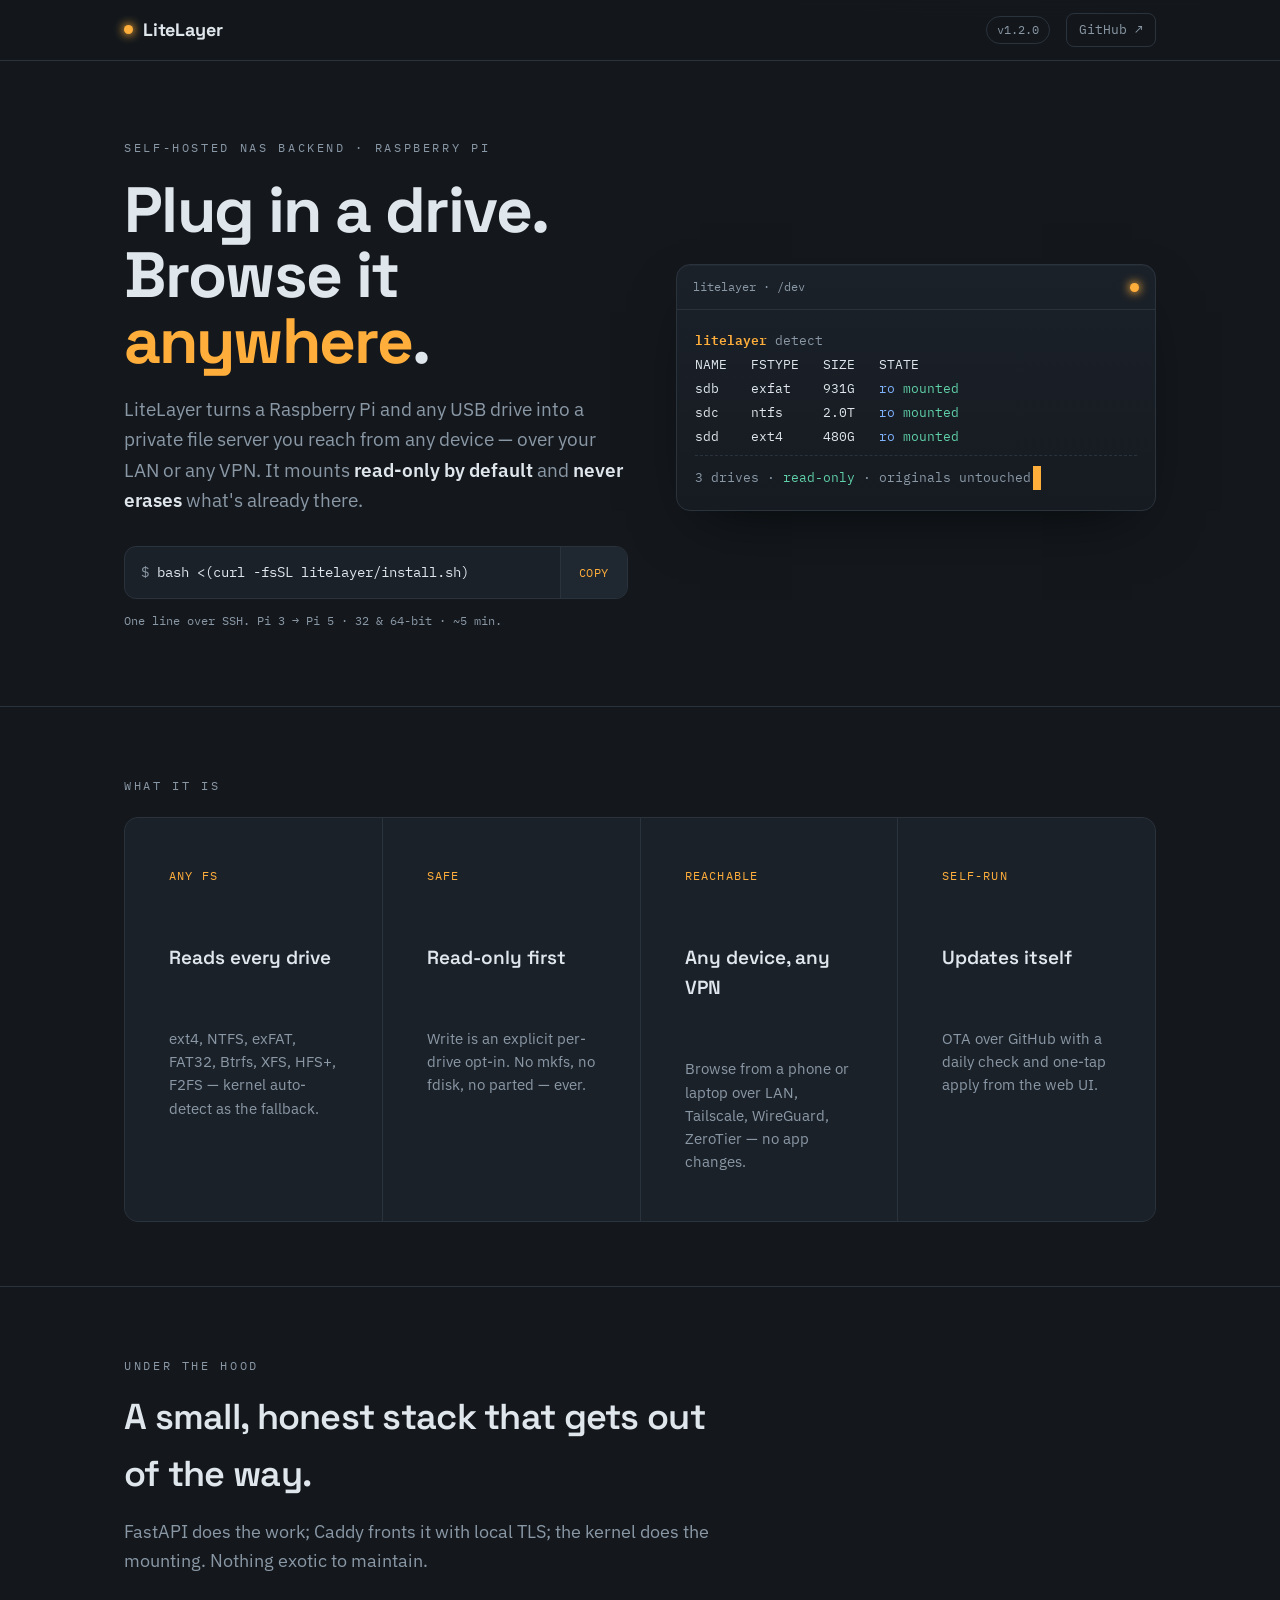
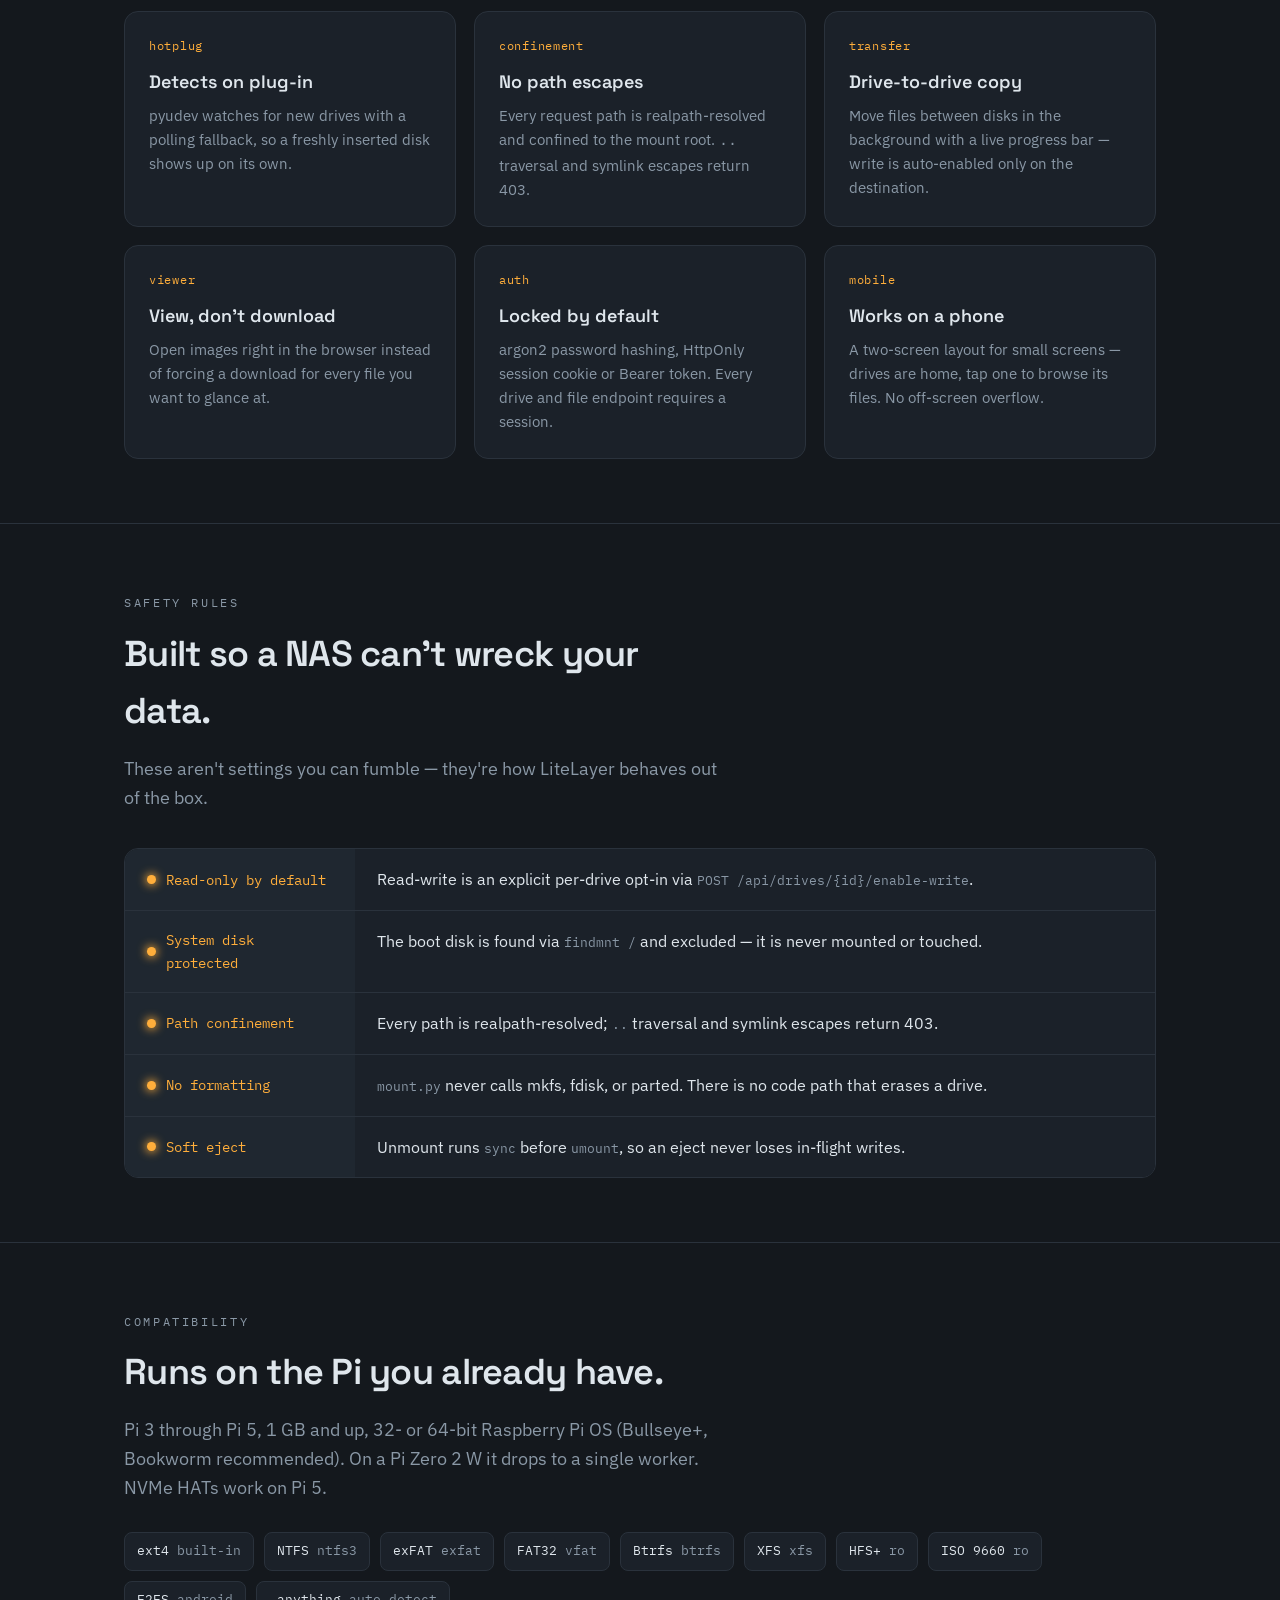
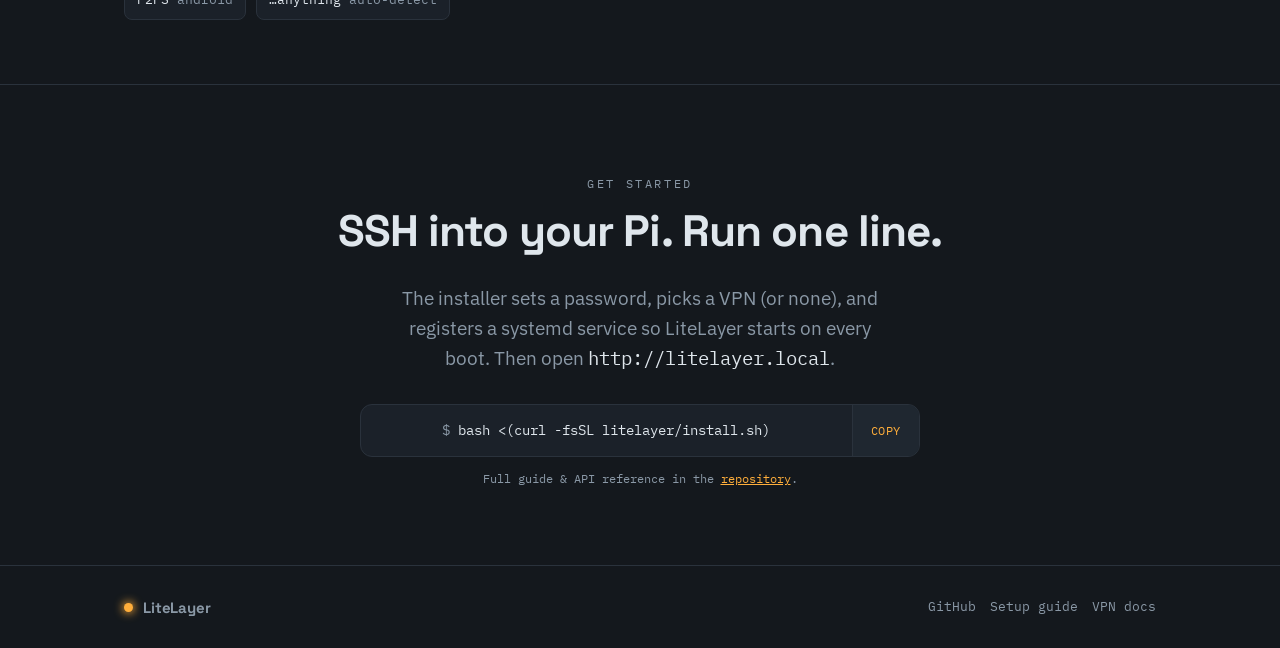
==== site/index.html @ dc21b6e4 "Add GitHub Pages marketing site + Pages deploy workflow" ====
<!doctype html>
<html lang="en">
<head>
<meta charset="utf-8">
<meta name="viewport" content="width=device-width, initial-scale=1">
<title>LiteLayer — plug in a drive, browse it anywhere</title>
<meta name="description" content="Self-hosted NAS backend for Raspberry Pi. Plug in any drive with any filesystem and browse it from any device over LAN or VPN. Read-only by default — it never erases.">
<meta property="og:title" content="LiteLayer">
<meta property="og:description" content="Plug in a drive. Browse it anywhere. A read-only-by-default NAS backend for Raspberry Pi.">
<meta property="og:type" content="website">
<link rel="preconnect" href="https://fonts.googleapis.com">
<link rel="preconnect" href="https://fonts.gstatic.com" crossorigin>
<link href="https://fonts.googleapis.com/css2?family=Space+Grotesk:wght@500;600;700&family=IBM+Plex+Sans:wght@400;500;600&family=IBM+Plex+Mono:wght@400;500;600&display=swap" rel="stylesheet">
<style>
  :root{
    --enclosure:#14181d;   /* deep hardware slate */
    --panel:#1b2129;       /* raised panel */
    --panel-2:#1f2730;
    --etch:#2a323c;        /* brushed-metal seam / hairline */
    --label:#8a98a6;       /* muted steel */
    --text:#dfe6ec;        /* light steel */
    --led:#ffae3b;         /* drive activity LED amber — the one accent */
    --led-dim:#7a5a26;
    --ok:#5fd0a8;          /* literal status: read-only / mounted */
    --ro:#7fb2ff;          /* literal status: ro flag */
    --display:"Space Grotesk",system-ui,sans-serif;
    --body:"IBM Plex Sans",system-ui,sans-serif;
    --mono:"IBM Plex Mono",ui-monospace,monospace;
    --maxw:1080px;
  }
  *{box-sizing:border-box}
  html{scroll-behavior:smooth}
  body{
    margin:0;background:var(--enclosure);color:var(--text);
    font-family:var(--body);font-size:17px;line-height:1.6;
    -webkit-font-smoothing:antialiased;
    background-image:
      radial-gradient(1200px 600px at 78% -8%, rgba(255,174,59,.08), transparent 60%),
      linear-gradient(var(--enclosure),var(--enclosure));
  }
  a{color:inherit}
  .wrap{max-width:var(--maxw);margin:0 auto;padding:0 24px}
  .mono{font-family:var(--mono)}
  .eyebrow{
    font-family:var(--mono);font-size:12px;letter-spacing:.22em;
    text-transform:uppercase;color:var(--label);
  }

  /* ---- topbar ---- */
  header.bar{
    position:sticky;top:0;z-index:50;
    background:rgba(20,24,29,.82);backdrop-filter:blur(10px);
    border-bottom:1px solid var(--etch);
  }
  .bar-in{display:flex;align-items:center;gap:16px;height:60px}
  .mark{display:flex;align-items:center;gap:10px;font-family:var(--display);
    font-weight:700;font-size:18px;letter-spacing:-.01em}
  .led{
    width:9px;height:9px;border-radius:50%;background:var(--led);
    box-shadow:0 0 10px 1px var(--led);
    animation:blink 2.4s steps(1,end) infinite;
  }
  @keyframes blink{0%,72%,100%{opacity:1}74%,86%{opacity:.18}}
  .bar .spacer{flex:1}
  .ver{font-family:var(--mono);font-size:12px;color:var(--label);
    border:1px solid var(--etch);border-radius:999px;padding:3px 10px}
  .bar a.gh{font-family:var(--mono);font-size:13px;color:var(--label);
    text-decoration:none;padding:6px 12px;border:1px solid var(--etch);
    border-radius:8px;transition:.15s}
  .bar a.gh:hover{color:var(--text);border-color:var(--led);}

  /* ---- hero ---- */
  .hero{padding:72px 0 64px}
  .hero-grid{display:grid;grid-template-columns:1.05fr 1fr;gap:48px;align-items:center}
  h1{
    font-family:var(--display);font-weight:700;
    font-size:clamp(38px,6vw,64px);line-height:1.02;
    letter-spacing:-.025em;margin:18px 0 0;
  }
  h1 .amber{color:var(--led)}
  .lede{font-size:19px;color:var(--label);max-width:46ch;margin:20px 0 0}
  .lede strong{color:var(--text);font-weight:600}

  /* copyable install command */
  .cmd{
    margin-top:30px;display:flex;align-items:stretch;
    border:1px solid var(--etch);border-radius:12px;overflow:hidden;
    background:var(--panel);max-width:560px;
  }
  .cmd code{
    font-family:var(--mono);font-size:13.5px;color:var(--text);
    padding:15px 16px;overflow-x:auto;white-space:nowrap;flex:1;
  }
  .cmd code .dim{color:var(--label)}
  .cmd button{
    font-family:var(--mono);font-size:12px;letter-spacing:.05em;
    border:0;border-left:1px solid var(--etch);background:var(--panel-2);
    color:var(--led);padding:0 18px;cursor:pointer;transition:.15s;white-space:nowrap;
  }
  .cmd button:hover{background:var(--led);color:#1a1305}
  .cmd-note{font-family:var(--mono);font-size:12px;color:var(--label);margin-top:12px}

  /* ---- signature: device readout panel ---- */
  .readout{
    background:linear-gradient(180deg,var(--panel),#161b21);
    border:1px solid var(--etch);border-radius:14px;
    box-shadow:0 24px 60px -24px rgba(0,0,0,.7), inset 0 1px 0 rgba(255,255,255,.03);
    overflow:hidden;
  }
  .readout-top{
    display:flex;align-items:center;gap:10px;
    padding:12px 16px;border-bottom:1px solid var(--etch);
    font-family:var(--mono);font-size:12px;color:var(--label);
  }
  .readout-top .led{margin-left:auto}
  .screen{font-family:var(--mono);font-size:13px;padding:18px 18px 20px;line-height:1.85}
  .screen .prompt{color:var(--label)}
  .screen .prompt b{color:var(--led);font-weight:600}
  .screen .head{color:var(--label);opacity:.7}
  .screen .row{color:var(--text);white-space:pre}
  .screen .row .ro{color:var(--ro)}
  .screen .row .mnt{color:var(--ok)}
  .screen .line{opacity:0;animation:reveal .35s ease forwards}
  .screen .foot{color:var(--label);margin-top:6px;border-top:1px dashed var(--etch);padding-top:10px}
  .screen .foot .ok{color:var(--ok)}
  .caret{display:inline-block;width:8px;background:var(--led);
    margin-left:2px;animation:blink 1s steps(1,end) infinite}
  @keyframes reveal{from{opacity:0;transform:translateY(4px)}to{opacity:1;transform:none}}

  /* ---- generic section ---- */
  section{padding:64px 0;border-top:1px solid var(--etch)}
  .sec-head{max-width:60ch}
  .sec-head h2{font-family:var(--display);font-weight:600;
    font-size:clamp(26px,3.4vw,36px);letter-spacing:-.02em;margin:10px 0 0}
  .sec-head p{color:var(--label);margin:14px 0 0;font-size:18px}

  /* truths strip */
  .truths{display:grid;grid-template-columns:repeat(4,1fr);gap:1px;
    background:var(--etch);border:1px solid var(--etch);border-radius:14px;
    overflow:hidden;margin-top:8px}
  .truths div{background:var(--panel);padding:24px 22px}
  .truths .n{font-family:var(--mono);font-size:12px;color:var(--led);letter-spacing:.1em}
  .truths .t{font-family:var(--display);font-weight:600;font-size:19px;margin-top:10px}
  .truths .d{color:var(--label);font-size:14.5px;margin-top:6px}

  /* feature grid */
  .feat{display:grid;grid-template-columns:repeat(3,1fr);gap:18px;margin-top:36px}
  .card{background:var(--panel);border:1px solid var(--etch);border-radius:14px;
    padding:24px;transition:.18s}
  .card:hover{border-color:var(--led-dim);transform:translateY(-2px)}
  .card .k{font-family:var(--mono);font-size:12px;color:var(--led);letter-spacing:.06em}
  .card h3{font-family:var(--display);font-weight:600;font-size:18px;margin:12px 0 0}
  .card p{color:var(--label);font-size:15px;margin:8px 0 0}

  /* safety table */
  .safety{margin-top:36px;border:1px solid var(--etch);border-radius:14px;overflow:hidden}
  .safety .r{display:grid;grid-template-columns:230px 1fr;gap:0;border-top:1px solid var(--etch)}
  .safety .r:first-child{border-top:0}
  .safety .r .rule{background:var(--panel-2);padding:18px 22px;font-family:var(--mono);
    font-size:14px;color:var(--led);display:flex;align-items:center;gap:10px}
  .safety .r .detail{background:var(--panel);padding:18px 22px;color:var(--text);font-size:15.5px}
  .safety .r .detail code{font-family:var(--mono);font-size:13px;color:var(--label)}

  /* fs chips */
  .chips{display:flex;flex-wrap:wrap;gap:10px;margin-top:30px}
  .chip{font-family:var(--mono);font-size:13px;color:var(--text);
    border:1px solid var(--etch);background:var(--panel);border-radius:8px;padding:8px 12px}
  .chip span{color:var(--label)}

  /* closing / footer */
  .close{text-align:center;padding:84px 0 64px}
  .close h2{font-family:var(--display);font-weight:700;
    font-size:clamp(28px,4vw,44px);letter-spacing:-.02em;margin:0}
  .close .lede{margin:16px auto 0}
  .close .cmd{margin:30px auto 0}
  footer{border-top:1px solid var(--etch);padding:30px 0;color:var(--label);
    font-family:var(--mono);font-size:13px}
  footer .wrap{display:flex;flex-wrap:wrap;gap:14px;align-items:center}
  footer a{text-decoration:none}
  footer a:hover{color:var(--text)}
  footer .spacer{flex:1}

  /* responsive */
  @media(max-width:860px){
    .hero-grid{grid-template-columns:1fr;gap:36px}
    .truths{grid-template-columns:repeat(2,1fr)}
    .feat{grid-template-columns:1fr}
    .safety .r{grid-template-columns:1fr}
    .safety .r .rule{border-bottom:1px solid var(--etch)}
  }
  @media(max-width:480px){
    body{font-size:16px}
    .truths{grid-template-columns:1fr}
  }

  /* toast */
  #toast{position:fixed;left:50%;bottom:28px;transform:translateX(-50%) translateY(20px);
    background:var(--led);color:#1a1305;font-family:var(--mono);font-size:13px;font-weight:600;
    padding:10px 18px;border-radius:999px;opacity:0;pointer-events:none;transition:.25s}
  #toast.show{opacity:1;transform:translateX(-50%) translateY(0)}

  :focus-visible{outline:2px solid var(--led);outline-offset:3px;border-radius:6px}

  @media(prefers-reduced-motion:reduce){
    *{animation:none!important;scroll-behavior:auto}
    .screen .line{opacity:1}
    .caret{display:none}
  }
</style>
</head>
<body>

<header class="bar">
  <div class="wrap bar-in">
    <div class="mark"><span class="led" aria-hidden="true"></span>LiteLayer</div>
    <div class="spacer"></div>
    <span class="ver">v1.2.0</span>
    <a class="gh" href="https://github.com/MeridianAlgo/LiteLayer">GitHub ↗</a>
  </div>
</header>

<main>
  <!-- HERO -->
  <section class="hero" style="border-top:0">
    <div class="wrap hero-grid">
      <div>
        <span class="eyebrow">Self-hosted NAS backend · Raspberry Pi</span>
        <h1>Plug in a drive.<br>Browse it <span class="amber">anywhere</span>.</h1>
        <p class="lede">LiteLayer turns a Raspberry Pi and any USB drive into a private file server you reach from any device — over your LAN or any VPN. It mounts <strong>read-only by default</strong> and <strong>never erases</strong> what's already there.</p>

        <div class="cmd" role="group" aria-label="Install command">
          <code id="install"><span class="dim">$ </span>bash &lt;(curl -fsSL litelayer/install.sh)</code>
          <button id="copy" type="button">COPY</button>
        </div>
        <p class="cmd-note">One line over SSH. Pi 3 → Pi 5 · 32 &amp; 64-bit · ~5 min.</p>
      </div>

      <!-- SIGNATURE: device readout -->
      <div class="readout" aria-label="Example drive detection output">
        <div class="readout-top">
          <span>litelayer · /dev</span>
          <span class="led" aria-hidden="true"></span>
        </div>
        <div class="screen" id="screen">
          <div class="line" style="animation-delay:.1s"><span class="prompt"><b>litelayer</b> detect</span></div>
          <div class="line head" style="animation-delay:.5s"><span class="row">NAME   FSTYPE   SIZE   STATE</span></div>
          <div class="line" style="animation-delay:.8s"><span class="row">sdb    exfat    931G   <span class="ro">ro</span> <span class="mnt">mounted</span></span></div>
          <div class="line" style="animation-delay:1.1s"><span class="row">sdc    ntfs     2.0T   <span class="ro">ro</span> <span class="mnt">mounted</span></span></div>
          <div class="line" style="animation-delay:1.4s"><span class="row">sdd    ext4     480G   <span class="ro">ro</span> <span class="mnt">mounted</span></span></div>
          <div class="line foot" style="animation-delay:1.8s">3 drives · <span class="ok">read-only</span> · originals untouched<span class="caret" aria-hidden="true">&nbsp;</span></div>
        </div>
      </div>
    </div>
  </section>

  <!-- TRUTHS -->
  <section>
    <div class="wrap">
      <span class="eyebrow">What it is</span>
      <div class="truths" style="margin-top:18px">
        <div><div class="n">ANY FS</div><div class="t">Reads every drive</div><div class="d">ext4, NTFS, exFAT, FAT32, Btrfs, XFS, HFS+, F2FS — kernel auto-detect as the fallback.</div></div>
        <div><div class="n">SAFE</div><div class="t">Read-only first</div><div class="d">Write is an explicit per-drive opt-in. No mkfs, no fdisk, no parted — ever.</div></div>
        <div><div class="n">REACHABLE</div><div class="t">Any device, any VPN</div><div class="d">Browse from a phone or laptop over LAN, Tailscale, WireGuard, ZeroTier — no app changes.</div></div>
        <div><div class="n">SELF-RUN</div><div class="t">Updates itself</div><div class="d">OTA over GitHub with a daily check and one-tap apply from the web UI.</div></div>
      </div>
    </div>
  </section>

  <!-- FEATURES -->
  <section>
    <div class="wrap">
      <div class="sec-head">
        <span class="eyebrow">Under the hood</span>
        <h2>A small, honest stack that gets out of the way.</h2>
        <p>FastAPI does the work; Caddy fronts it with local TLS; the kernel does the mounting. Nothing exotic to maintain.</p>
      </div>
      <div class="feat">
        <div class="card"><div class="k">hotplug</div><h3>Detects on plug-in</h3><p>pyudev watches for new drives with a polling fallback, so a freshly inserted disk shows up on its own.</p></div>
        <div class="card"><div class="k">confinement</div><h3>No path escapes</h3><p>Every request path is realpath-resolved and confined to the mount root. <code>..</code> traversal and symlink escapes return 403.</p></div>
        <div class="card"><div class="k">transfer</div><h3>Drive-to-drive copy</h3><p>Move files between disks in the background with a live progress bar — write is auto-enabled only on the destination.</p></div>
        <div class="card"><div class="k">viewer</div><h3>View, don't download</h3><p>Open images right in the browser instead of forcing a download for every file you want to glance at.</p></div>
        <div class="card"><div class="k">auth</div><h3>Locked by default</h3><p>argon2 password hashing, HttpOnly session cookie or Bearer token. Every drive and file endpoint requires a session.</p></div>
        <div class="card"><div class="k">mobile</div><h3>Works on a phone</h3><p>A two-screen layout for small screens — drives are home, tap one to browse its files. No off-screen overflow.</p></div>
      </div>
    </div>
  </section>

  <!-- SAFETY -->
  <section>
    <div class="wrap">
      <div class="sec-head">
        <span class="eyebrow">Safety rules</span>
        <h2>Built so a NAS can't wreck your data.</h2>
        <p>These aren't settings you can fumble — they're how LiteLayer behaves out of the box.</p>
      </div>
      <div class="safety">
        <div class="r"><div class="rule"><span class="led" aria-hidden="true"></span>Read-only by default</div><div class="detail">Read-write is an explicit per-drive opt-in via <code>POST /api/drives/{id}/enable-write</code>.</div></div>
        <div class="r"><div class="rule"><span class="led" aria-hidden="true"></span>System disk protected</div><div class="detail">The boot disk is found via <code>findmnt /</code> and excluded — it is never mounted or touched.</div></div>
        <div class="r"><div class="rule"><span class="led" aria-hidden="true"></span>Path confinement</div><div class="detail">Every path is realpath-resolved; <code>..</code> traversal and symlink escapes return 403.</div></div>
        <div class="r"><div class="rule"><span class="led" aria-hidden="true"></span>No formatting</div><div class="detail"><code>mount.py</code> never calls mkfs, fdisk, or parted. There is no code path that erases a drive.</div></div>
        <div class="r"><div class="rule"><span class="led" aria-hidden="true"></span>Soft eject</div><div class="detail">Unmount runs <code>sync</code> before <code>umount</code>, so an eject never loses in-flight writes.</div></div>
      </div>
    </div>
  </section>

  <!-- COMPAT -->
  <section>
    <div class="wrap">
      <div class="sec-head">
        <span class="eyebrow">Compatibility</span>
        <h2>Runs on the Pi you already have.</h2>
        <p>Pi 3 through Pi 5, 1 GB and up, 32- or 64-bit Raspberry Pi OS (Bullseye+, Bookworm recommended). On a Pi Zero 2 W it drops to a single worker. NVMe HATs work on Pi 5.</p>
      </div>
      <div class="chips">
        <div class="chip">ext4 <span>built-in</span></div>
        <div class="chip">NTFS <span>ntfs3</span></div>
        <div class="chip">exFAT <span>exfat</span></div>
        <div class="chip">FAT32 <span>vfat</span></div>
        <div class="chip">Btrfs <span>btrfs</span></div>
        <div class="chip">XFS <span>xfs</span></div>
        <div class="chip">HFS+ <span>ro</span></div>
        <div class="chip">ISO 9660 <span>ro</span></div>
        <div class="chip">F2FS <span>android</span></div>
        <div class="chip">…anything <span>auto-detect</span></div>
      </div>
    </div>
  </section>

  <!-- CLOSE -->
  <section class="close">
    <div class="wrap">
      <span class="eyebrow">Get started</span>
      <h2>SSH into your Pi. Run one line.</h2>
      <p class="lede">The installer sets a password, picks a VPN (or none), and registers a systemd service so LiteLayer starts on every boot. Then open <span class="mono" style="color:var(--text)">http://litelayer.local</span>.</p>
      <div class="cmd" role="group" aria-label="Install command">
        <code id="install2"><span class="dim">$ </span>bash &lt;(curl -fsSL litelayer/install.sh)</code>
        <button id="copy2" type="button">COPY</button>
      </div>
      <p class="cmd-note">Full guide &amp; API reference in the <a href="https://github.com/MeridianAlgo/LiteLayer" style="color:var(--led)">repository</a>.</p>
    </div>
  </section>
</main>

<footer>
  <div class="wrap">
    <span class="mark" style="font-size:15px"><span class="led" aria-hidden="true"></span>LiteLayer</span>
    <span class="spacer"></span>
    <a href="https://github.com/MeridianAlgo/LiteLayer">GitHub</a>
    <a href="https://github.com/MeridianAlgo/LiteLayer#readme">Setup guide</a>
    <a href="https://github.com/MeridianAlgo/LiteLayer/blob/main/docs/networking.md">VPN docs</a>
  </div>
</footer>

<div id="toast">Copied install command</div>

<script>
  // ponytail: real install one-liner lives here once; the visible <code> is shortened for readability
  const INSTALL = "bash <(curl -fsSL https://raw.githubusercontent.com/MeridianAlgo/LiteLayer/main/installer/install.sh)";
  const toast = document.getElementById("toast");
  function copy(){
    navigator.clipboard.writeText(INSTALL).then(()=>{
      toast.classList.add("show");
      setTimeout(()=>toast.classList.remove("show"), 1600);
    });
  }
  document.getElementById("copy").onclick = copy;
  document.getElementById("copy2").onclick = copy;
</script>
</body>
</html>
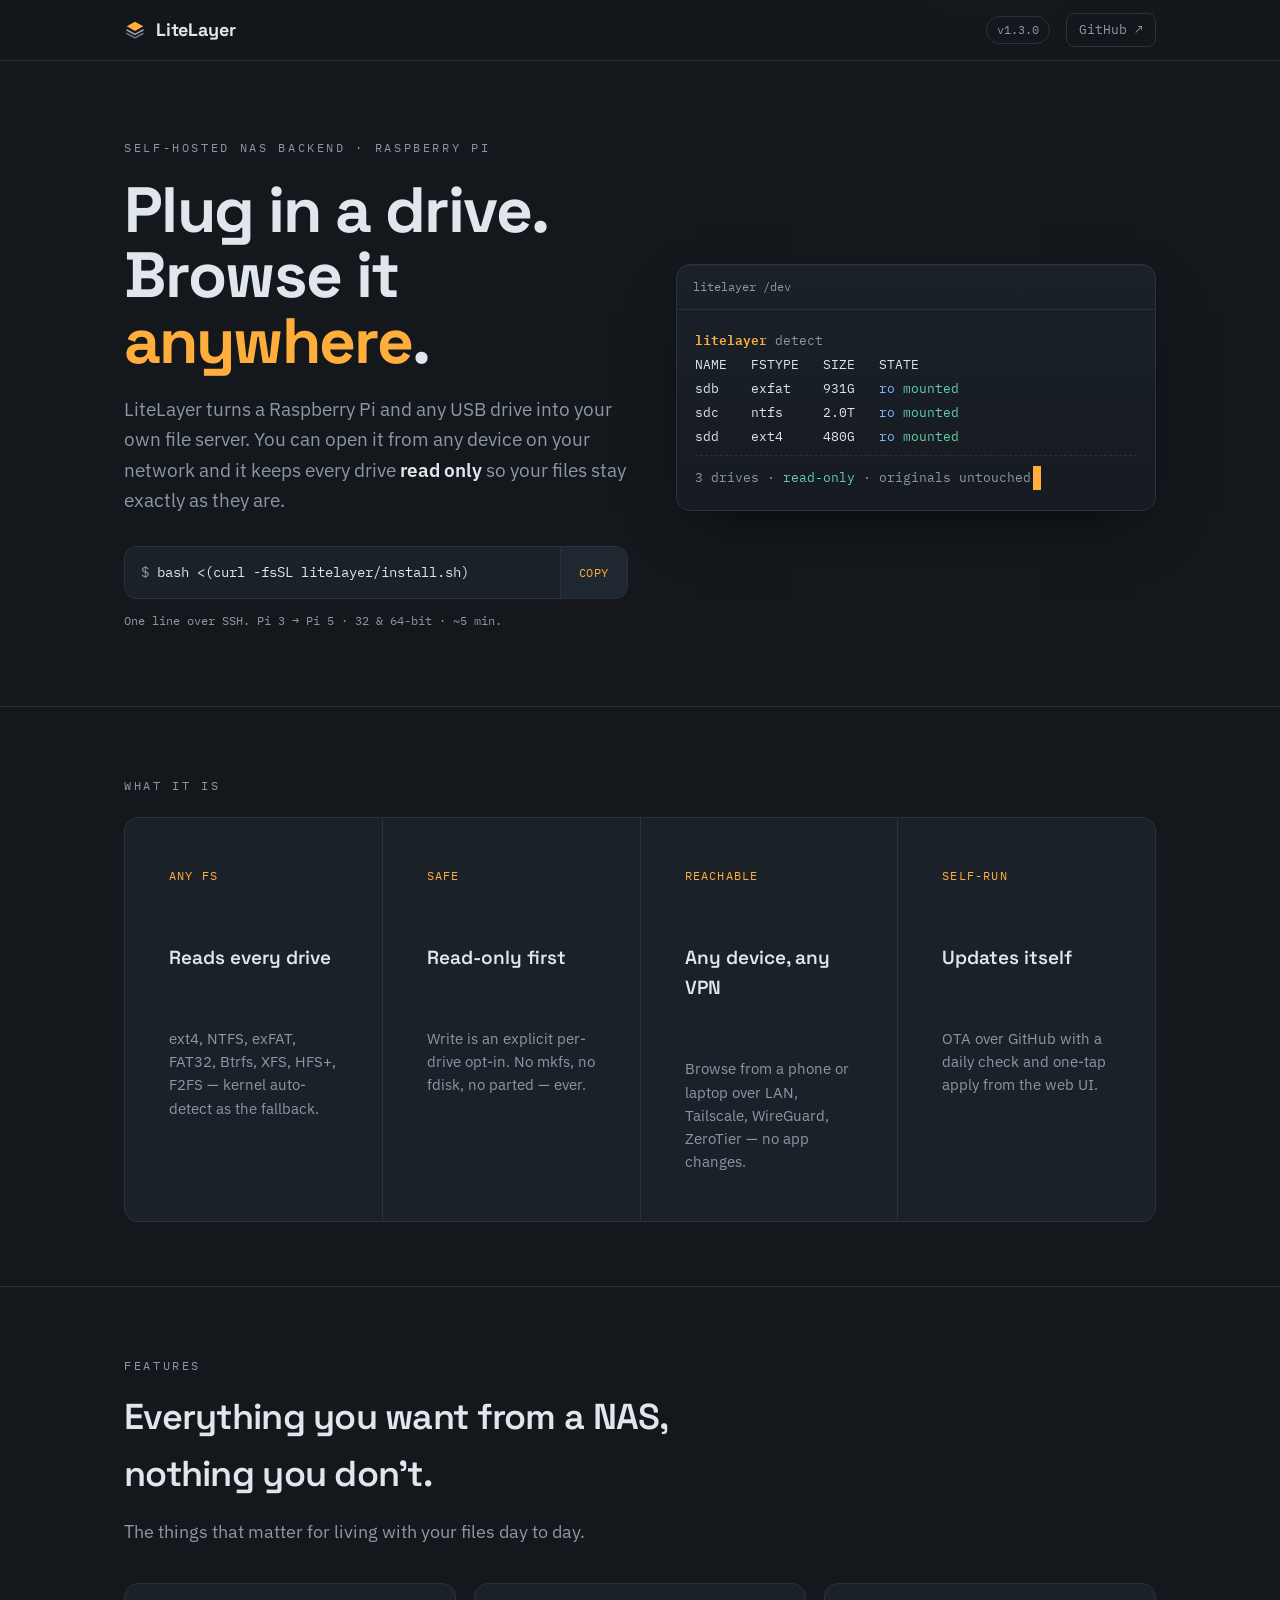
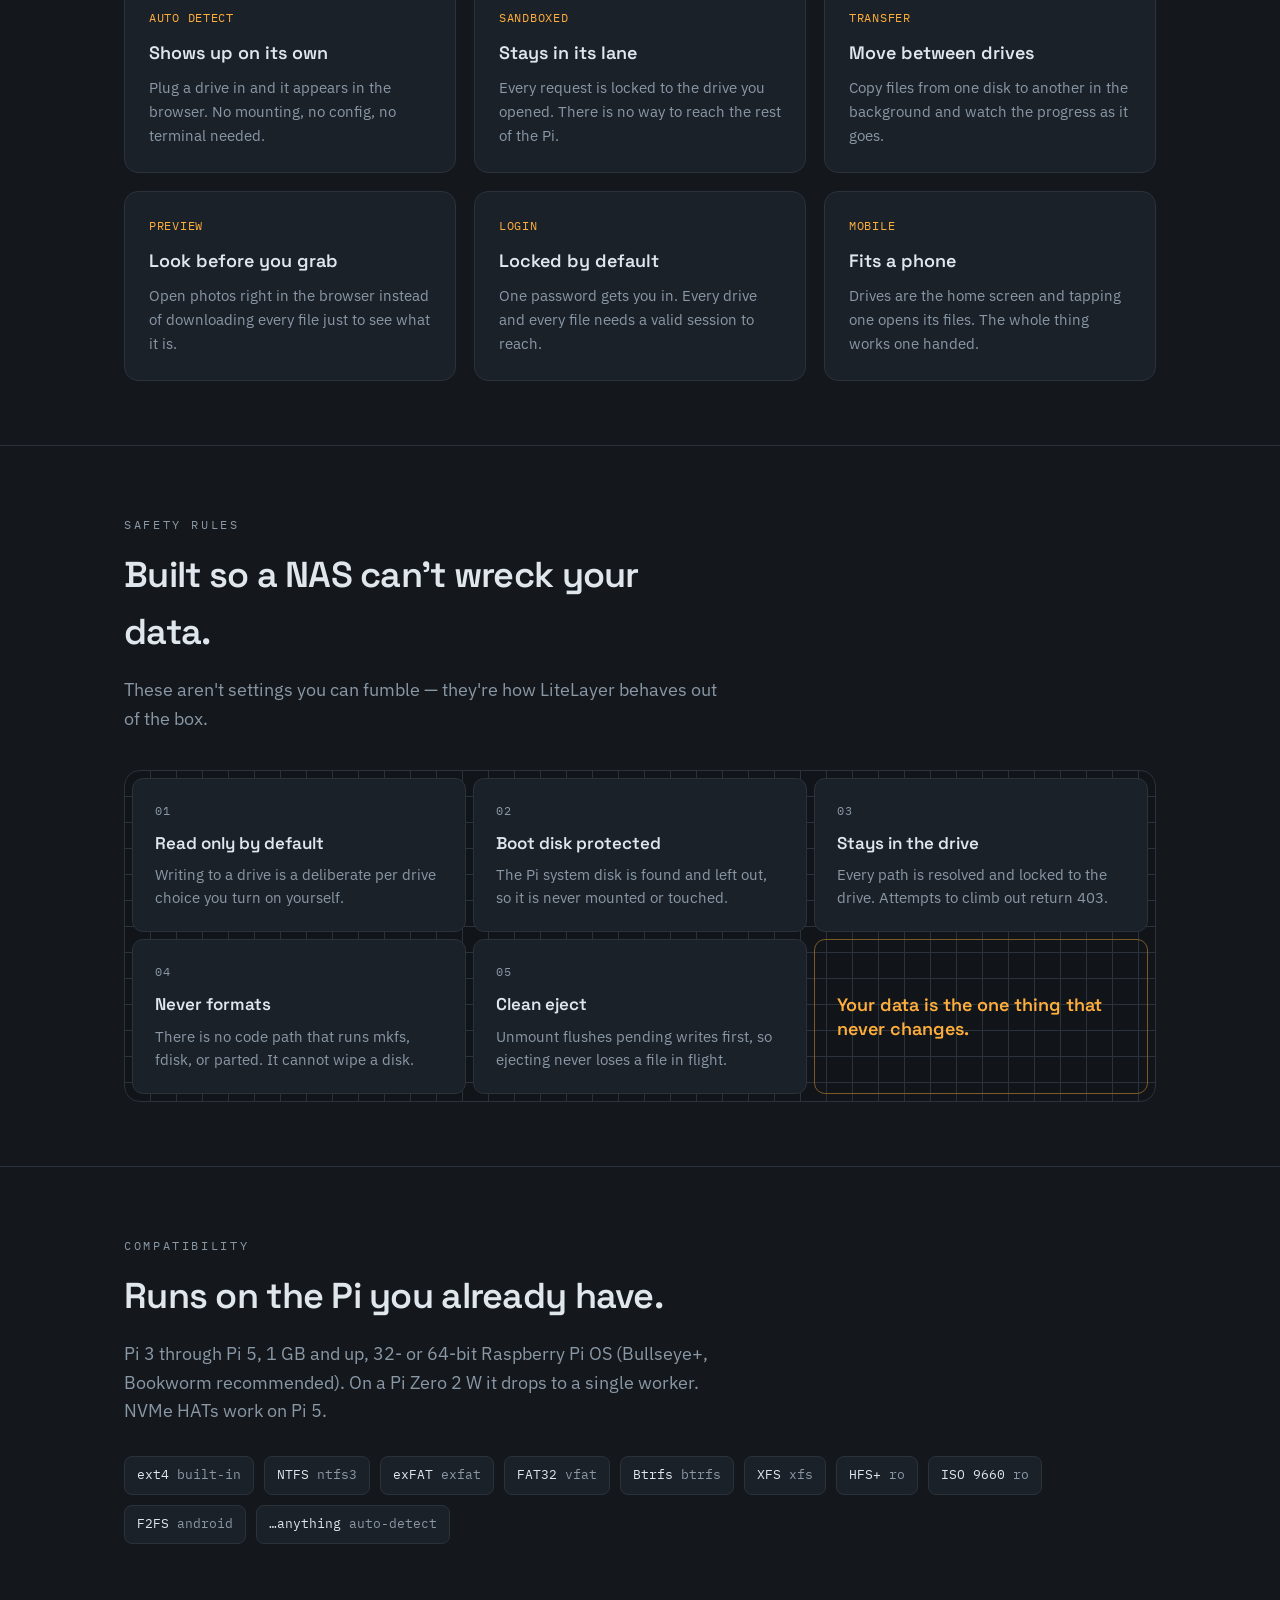
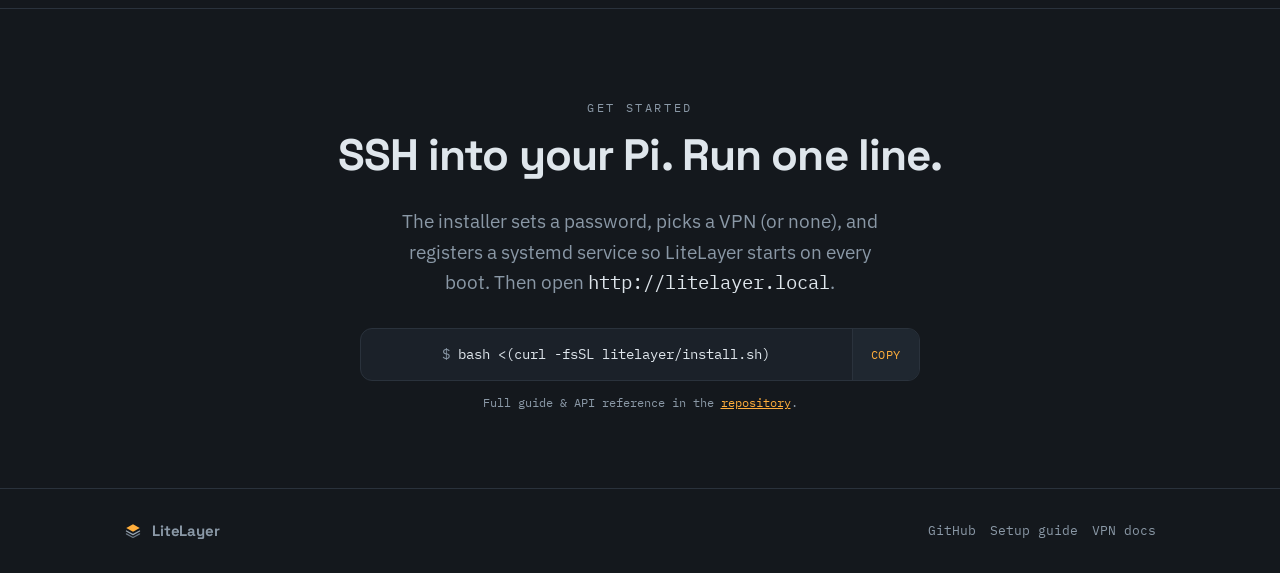
==== commit 7788a27f: "Site redesign (logo, simplified copy, safety grid), fix multi-select drag + instant updates modal (v" ====
--- a/site/index.html
+++ b/site/index.html
@@ -55,12 +55,8 @@
   .bar-in{display:flex;align-items:center;gap:16px;height:60px}
   .mark{display:flex;align-items:center;gap:10px;font-family:var(--display);
     font-weight:700;font-size:18px;letter-spacing:-.01em}
-  .led{
-    width:9px;height:9px;border-radius:50%;background:var(--led);
-    box-shadow:0 0 10px 1px var(--led);
-    animation:blink 2.4s steps(1,end) infinite;
-  }
-  @keyframes blink{0%,72%,100%{opacity:1}74%,86%{opacity:.18}}
+  .logo{display:flex}
+  .logo svg{display:block}
   .bar .spacer{flex:1}
   .ver{font-family:var(--mono);font-size:12px;color:var(--label);
     border:1px solid var(--etch);border-radius:999px;padding:3px 10px}
@@ -124,7 +120,8 @@
   .screen .foot{color:var(--label);margin-top:6px;border-top:1px dashed var(--etch);padding-top:10px}
   .screen .foot .ok{color:var(--ok)}
   .caret{display:inline-block;width:8px;background:var(--led);
-    margin-left:2px;animation:blink 1s steps(1,end) infinite}
+    margin-left:2px;animation:caret 1s steps(1,end) infinite}
+  @keyframes caret{0%,50%{opacity:1}51%,100%{opacity:0}}
   @keyframes reveal{from{opacity:0;transform:translateY(4px)}to{opacity:1;transform:none}}
 
   /* ---- generic section ---- */
@@ -152,14 +149,23 @@
   .card h3{font-family:var(--display);font-weight:600;font-size:18px;margin:12px 0 0}
   .card p{color:var(--label);font-size:15px;margin:8px 0 0}
 
-  /* safety table */
-  .safety{margin-top:36px;border:1px solid var(--etch);border-radius:14px;overflow:hidden}
-  .safety .r{display:grid;grid-template-columns:230px 1fr;gap:0;border-top:1px solid var(--etch)}
-  .safety .r:first-child{border-top:0}
-  .safety .r .rule{background:var(--panel-2);padding:18px 22px;font-family:var(--mono);
-    font-size:14px;color:var(--led);display:flex;align-items:center;gap:10px}
-  .safety .r .detail{background:var(--panel);padding:18px 22px;color:var(--text);font-size:15.5px}
-  .safety .r .detail code{font-family:var(--mono);font-size:13px;color:var(--label)}
+  /* safety — card grid over a graph-paper pattern */
+  .safety{
+    margin-top:36px;border:1px solid var(--etch);border-radius:16px;padding:7px;
+    background-color:#11151a;
+    background-image:
+      linear-gradient(var(--etch) 1px, transparent 1px),
+      linear-gradient(90deg, var(--etch) 1px, transparent 1px);
+    background-size:26px 26px;background-position:-1px -1px;
+  }
+  .sgrid{display:grid;grid-template-columns:repeat(3,1fr);gap:7px}
+  .scard{background:var(--panel);border:1px solid var(--etch);border-radius:11px;padding:22px}
+  .scard .num{font-family:var(--mono);font-size:12px;color:var(--label);letter-spacing:.12em}
+  .scard h3{font-family:var(--display);font-weight:600;font-size:17px;margin:10px 0 6px}
+  .scard p{color:var(--label);font-size:14.5px;margin:0}
+  .scard p code{font-family:var(--mono);font-size:12.5px;color:var(--text)}
+  .scard.ethos{background:transparent;border-color:var(--led-dim);display:flex;align-items:center}
+  .scard.ethos p{font-family:var(--display);font-weight:600;font-size:18px;color:var(--led);line-height:1.3}
 
   /* fs chips */
   .chips{display:flex;flex-wrap:wrap;gap:10px;margin-top:30px}
@@ -185,8 +191,7 @@
     .hero-grid{grid-template-columns:1fr;gap:36px}
     .truths{grid-template-columns:repeat(2,1fr)}
     .feat{grid-template-columns:1fr}
-    .safety .r{grid-template-columns:1fr}
-    .safety .r .rule{border-bottom:1px solid var(--etch)}
+    .sgrid{grid-template-columns:1fr}
   }
   @media(max-width:480px){
     body{font-size:16px}
@@ -212,9 +217,9 @@
 
 <header class="bar">
   <div class="wrap bar-in">
-    <div class="mark"><span class="led" aria-hidden="true"></span>LiteLayer</div>
+    <div class="mark"><span class="logo" aria-hidden="true"><svg viewBox="0 0 24 24" width="22" height="22" fill="none"><path d="M12 3 21 8 12 13 3 8z" fill="var(--led)"/><path d="M3.2 12 12 16.8 20.8 12" stroke="#9aa7b4" stroke-width="1.6" stroke-linejoin="round" stroke-linecap="round"/><path d="M3.2 15.8 12 20.6 20.8 15.8" stroke="#6c7884" stroke-width="1.6" stroke-linejoin="round" stroke-linecap="round"/></svg></span>LiteLayer</div>
     <div class="spacer"></div>
-    <span class="ver">v1.2.0</span>
+    <span class="ver">v1.3.0</span>
     <a class="gh" href="https://github.com/MeridianAlgo/LiteLayer">GitHub ↗</a>
   </div>
 </header>
@@ -226,7 +231,7 @@
       <div>
         <span class="eyebrow">Self-hosted NAS backend · Raspberry Pi</span>
         <h1>Plug in a drive.<br>Browse it <span class="amber">anywhere</span>.</h1>
-        <p class="lede">LiteLayer turns a Raspberry Pi and any USB drive into a private file server you reach from any device — over your LAN or any VPN. It mounts <strong>read-only by default</strong> and <strong>never erases</strong> what's already there.</p>
+        <p class="lede">LiteLayer turns a Raspberry Pi and any USB drive into your own file server. You can open it from any device on your network and it keeps every drive <strong>read only</strong> so your files stay exactly as they are.</p>
 
         <div class="cmd" role="group" aria-label="Install command">
           <code id="install"><span class="dim">$ </span>bash &lt;(curl -fsSL litelayer/install.sh)</code>
@@ -238,8 +243,7 @@
       <!-- SIGNATURE: device readout -->
       <div class="readout" aria-label="Example drive detection output">
         <div class="readout-top">
-          <span>litelayer · /dev</span>
-          <span class="led" aria-hidden="true"></span>
+          <span>litelayer /dev</span>
         </div>
         <div class="screen" id="screen">
           <div class="line" style="animation-delay:.1s"><span class="prompt"><b>litelayer</b> detect</span></div>
@@ -270,17 +274,17 @@
   <section>
     <div class="wrap">
       <div class="sec-head">
-        <span class="eyebrow">Under the hood</span>
-        <h2>A small, honest stack that gets out of the way.</h2>
-        <p>FastAPI does the work; Caddy fronts it with local TLS; the kernel does the mounting. Nothing exotic to maintain.</p>
+        <span class="eyebrow">Features</span>
+        <h2>Everything you want from a NAS, nothing you don't.</h2>
+        <p>The things that matter for living with your files day to day.</p>
       </div>
       <div class="feat">
-        <div class="card"><div class="k">hotplug</div><h3>Detects on plug-in</h3><p>pyudev watches for new drives with a polling fallback, so a freshly inserted disk shows up on its own.</p></div>
-        <div class="card"><div class="k">confinement</div><h3>No path escapes</h3><p>Every request path is realpath-resolved and confined to the mount root. <code>..</code> traversal and symlink escapes return 403.</p></div>
-        <div class="card"><div class="k">transfer</div><h3>Drive-to-drive copy</h3><p>Move files between disks in the background with a live progress bar — write is auto-enabled only on the destination.</p></div>
-        <div class="card"><div class="k">viewer</div><h3>View, don't download</h3><p>Open images right in the browser instead of forcing a download for every file you want to glance at.</p></div>
-        <div class="card"><div class="k">auth</div><h3>Locked by default</h3><p>argon2 password hashing, HttpOnly session cookie or Bearer token. Every drive and file endpoint requires a session.</p></div>
-        <div class="card"><div class="k">mobile</div><h3>Works on a phone</h3><p>A two-screen layout for small screens — drives are home, tap one to browse its files. No off-screen overflow.</p></div>
+        <div class="card"><div class="k">AUTO DETECT</div><h3>Shows up on its own</h3><p>Plug a drive in and it appears in the browser. No mounting, no config, no terminal needed.</p></div>
+        <div class="card"><div class="k">SANDBOXED</div><h3>Stays in its lane</h3><p>Every request is locked to the drive you opened. There is no way to reach the rest of the Pi.</p></div>
+        <div class="card"><div class="k">TRANSFER</div><h3>Move between drives</h3><p>Copy files from one disk to another in the background and watch the progress as it goes.</p></div>
+        <div class="card"><div class="k">PREVIEW</div><h3>Look before you grab</h3><p>Open photos right in the browser instead of downloading every file just to see what it is.</p></div>
+        <div class="card"><div class="k">LOGIN</div><h3>Locked by default</h3><p>One password gets you in. Every drive and every file needs a valid session to reach.</p></div>
+        <div class="card"><div class="k">MOBILE</div><h3>Fits a phone</h3><p>Drives are the home screen and tapping one opens its files. The whole thing works one handed.</p></div>
       </div>
     </div>
   </section>
@@ -294,11 +298,14 @@
         <p>These aren't settings you can fumble — they're how LiteLayer behaves out of the box.</p>
       </div>
       <div class="safety">
-        <div class="r"><div class="rule"><span class="led" aria-hidden="true"></span>Read-only by default</div><div class="detail">Read-write is an explicit per-drive opt-in via <code>POST /api/drives/{id}/enable-write</code>.</div></div>
-        <div class="r"><div class="rule"><span class="led" aria-hidden="true"></span>System disk protected</div><div class="detail">The boot disk is found via <code>findmnt /</code> and excluded — it is never mounted or touched.</div></div>
-        <div class="r"><div class="rule"><span class="led" aria-hidden="true"></span>Path confinement</div><div class="detail">Every path is realpath-resolved; <code>..</code> traversal and symlink escapes return 403.</div></div>
-        <div class="r"><div class="rule"><span class="led" aria-hidden="true"></span>No formatting</div><div class="detail"><code>mount.py</code> never calls mkfs, fdisk, or parted. There is no code path that erases a drive.</div></div>
-        <div class="r"><div class="rule"><span class="led" aria-hidden="true"></span>Soft eject</div><div class="detail">Unmount runs <code>sync</code> before <code>umount</code>, so an eject never loses in-flight writes.</div></div>
+        <div class="sgrid">
+          <div class="scard"><div class="num">01</div><h3>Read only by default</h3><p>Writing to a drive is a deliberate per drive choice you turn on yourself.</p></div>
+          <div class="scard"><div class="num">02</div><h3>Boot disk protected</h3><p>The Pi system disk is found and left out, so it is never mounted or touched.</p></div>
+          <div class="scard"><div class="num">03</div><h3>Stays in the drive</h3><p>Every path is resolved and locked to the drive. Attempts to climb out return 403.</p></div>
+          <div class="scard"><div class="num">04</div><h3>Never formats</h3><p>There is no code path that runs mkfs, fdisk, or parted. It cannot wipe a disk.</p></div>
+          <div class="scard"><div class="num">05</div><h3>Clean eject</h3><p>Unmount flushes pending writes first, so ejecting never loses a file in flight.</p></div>
+          <div class="scard ethos"><p>Your data is the one thing that never changes.</p></div>
+        </div>
       </div>
     </div>
   </section>
@@ -343,7 +350,7 @@
 
 <footer>
   <div class="wrap">
-    <span class="mark" style="font-size:15px"><span class="led" aria-hidden="true"></span>LiteLayer</span>
+    <span class="mark" style="font-size:15px"><span class="logo" aria-hidden="true"><svg viewBox="0 0 24 24" width="18" height="18" fill="none"><path d="M12 3 21 8 12 13 3 8z" fill="var(--led)"/><path d="M3.2 12 12 16.8 20.8 12" stroke="#9aa7b4" stroke-width="1.6" stroke-linejoin="round" stroke-linecap="round"/><path d="M3.2 15.8 12 20.6 20.8 15.8" stroke="#6c7884" stroke-width="1.6" stroke-linejoin="round" stroke-linecap="round"/></svg></span>LiteLayer</span>
     <span class="spacer"></span>
     <a href="https://github.com/MeridianAlgo/LiteLayer">GitHub</a>
     <a href="https://github.com/MeridianAlgo/LiteLayer#readme">Setup guide</a>
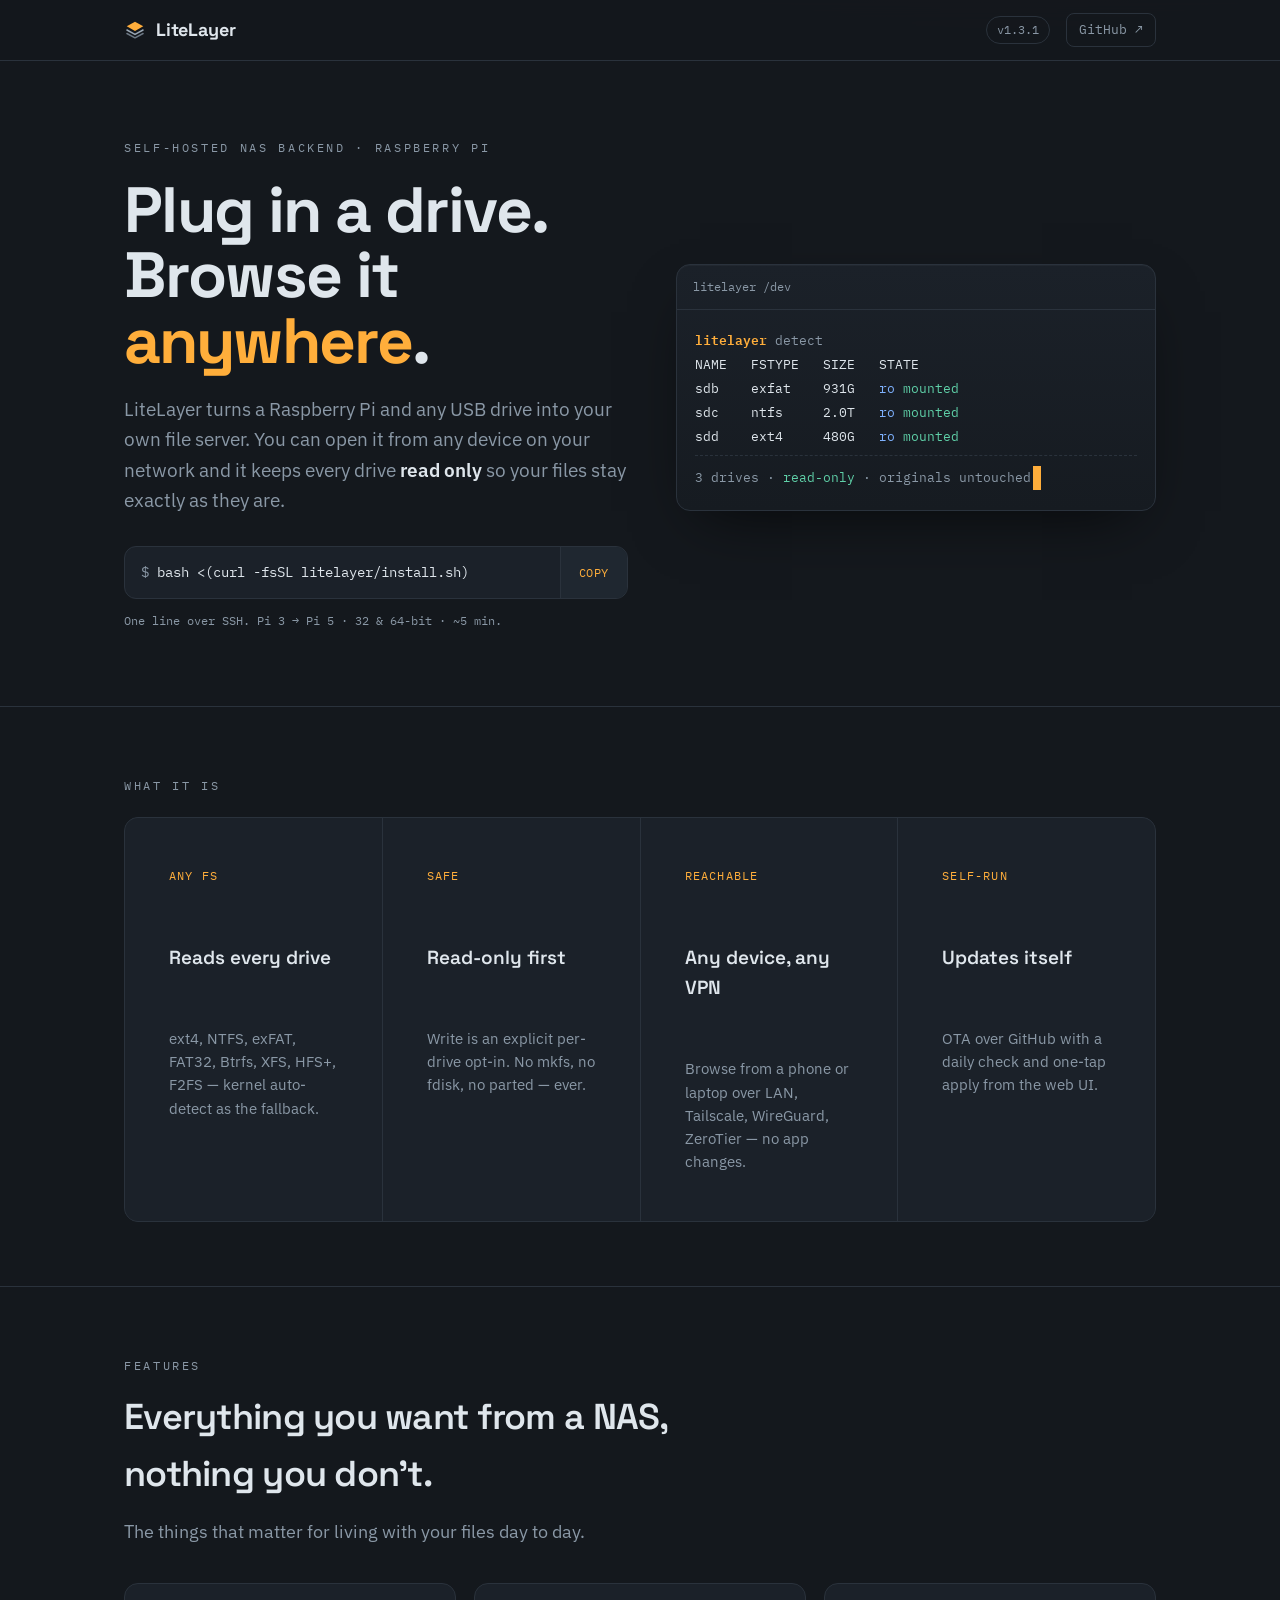
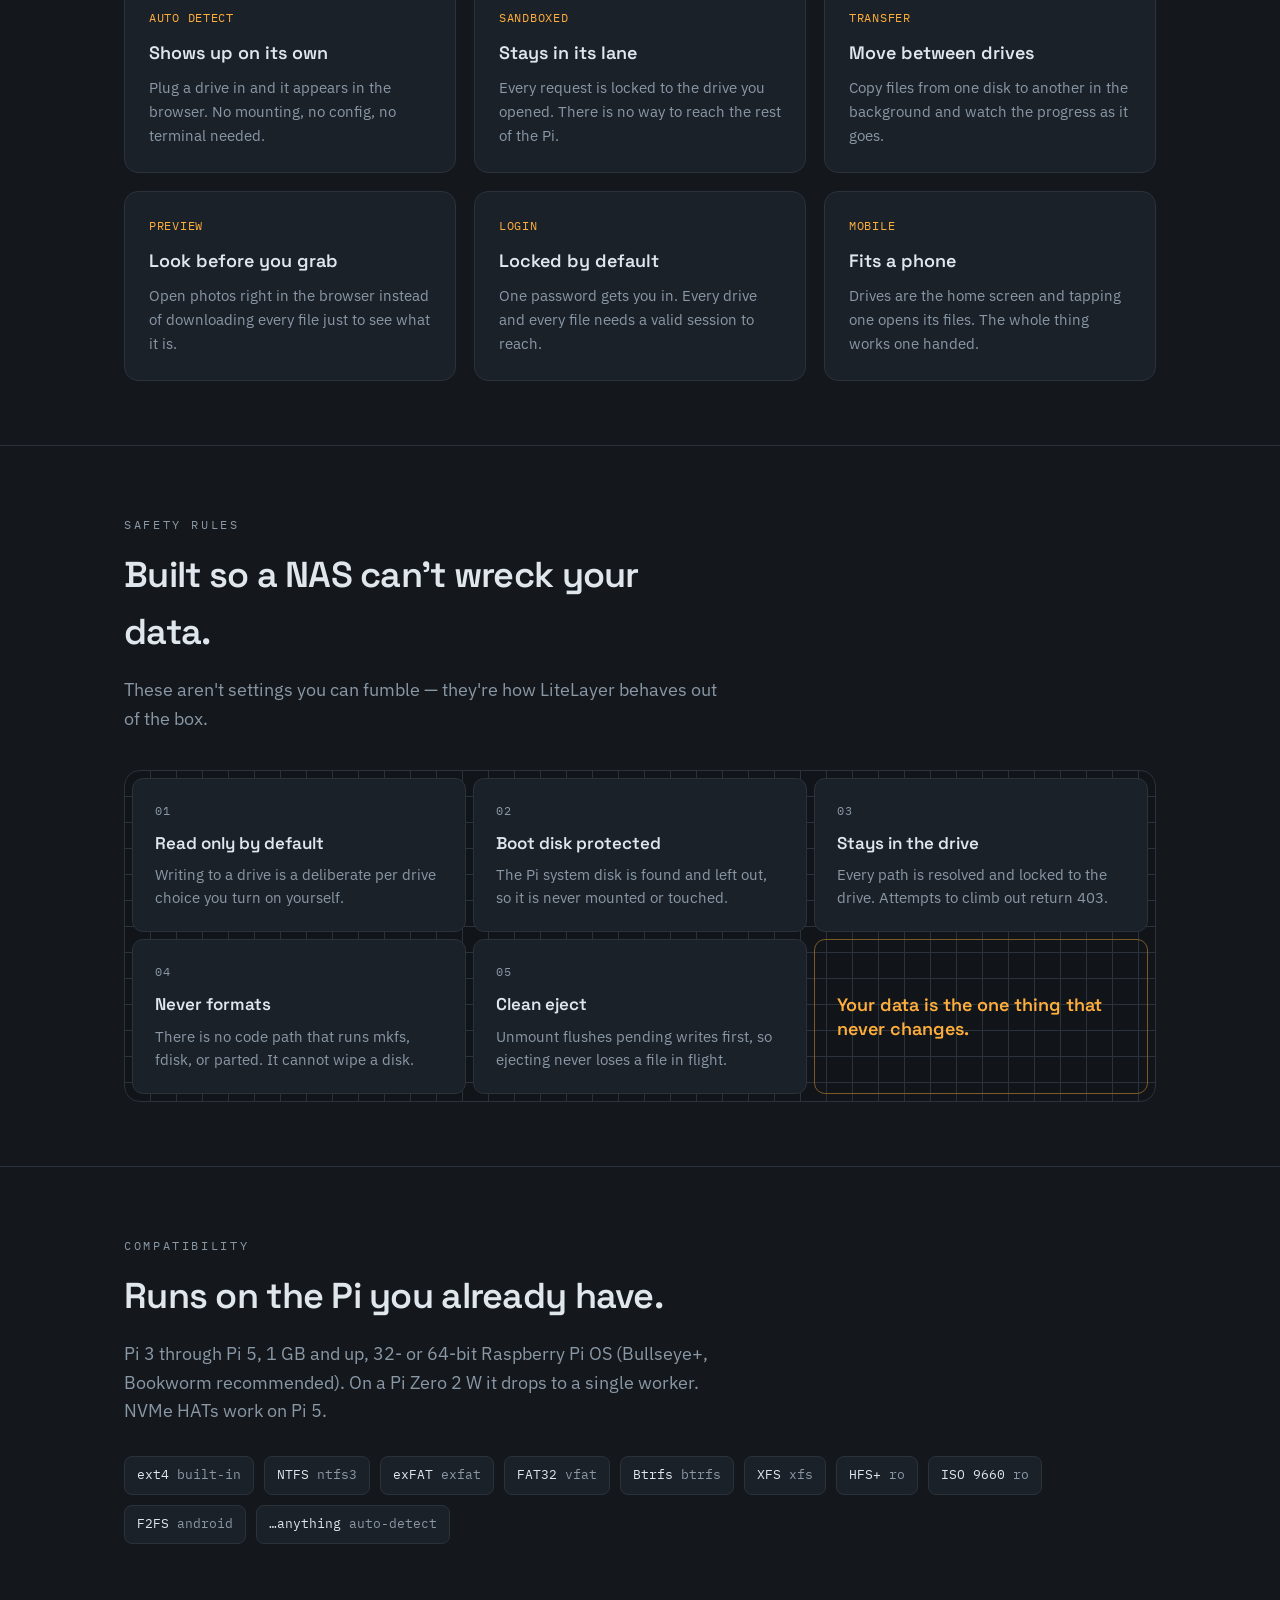
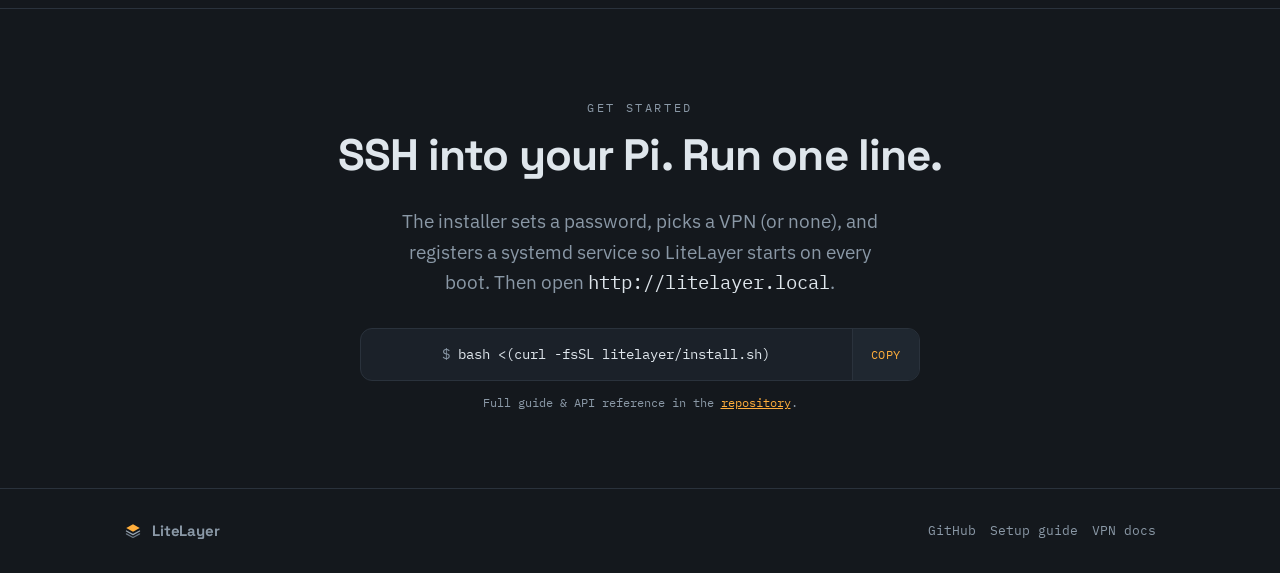
==== commit 3c6249a6: "Bump version to v1.3.1" ====
--- a/site/index.html
+++ b/site/index.html
@@ -219,7 +219,7 @@
   <div class="wrap bar-in">
     <div class="mark"><span class="logo" aria-hidden="true"><svg viewBox="0 0 24 24" width="22" height="22" fill="none"><path d="M12 3 21 8 12 13 3 8z" fill="var(--led)"/><path d="M3.2 12 12 16.8 20.8 12" stroke="#9aa7b4" stroke-width="1.6" stroke-linejoin="round" stroke-linecap="round"/><path d="M3.2 15.8 12 20.6 20.8 15.8" stroke="#6c7884" stroke-width="1.6" stroke-linejoin="round" stroke-linecap="round"/></svg></span>LiteLayer</div>
     <div class="spacer"></div>
-    <span class="ver">v1.3.0</span>
+    <span class="ver">v1.3.1</span>
     <a class="gh" href="https://github.com/MeridianAlgo/LiteLayer">GitHub ↗</a>
   </div>
 </header>
